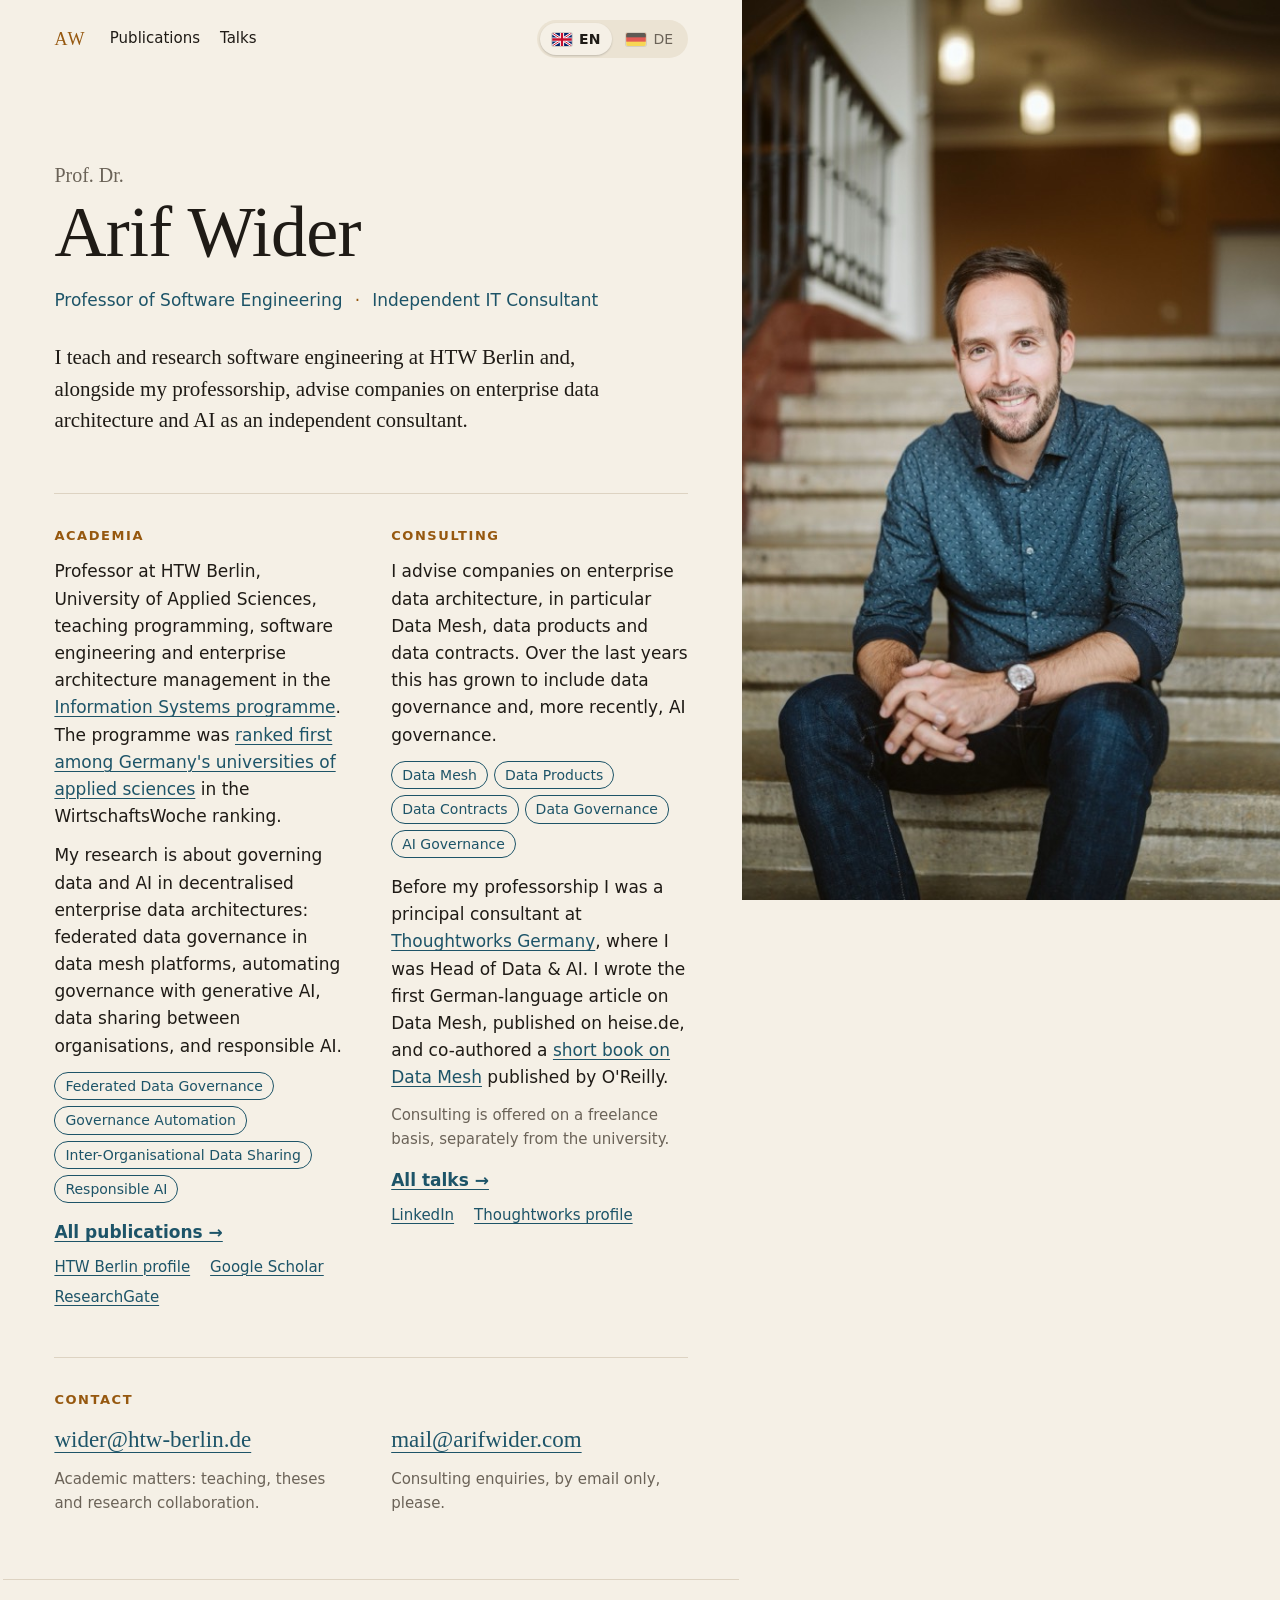
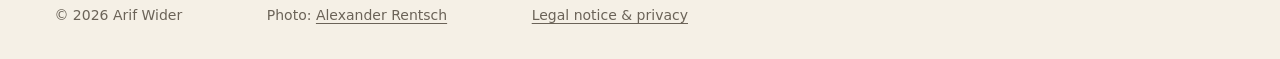
==== index.html @ ecc20003 "Add bilingual business card site Static site for GitHub Pages: main page with academic and consultin" ====
<!doctype html>
<html lang="en"
      data-title-en="Arif Wider · Professor of Software Engineering &amp; IT Consultant"
      data-title-de="Arif Wider · Professor für Software Engineering &amp; IT-Berater">
<head>
  <meta charset="utf-8">
  <meta name="viewport" content="width=device-width, initial-scale=1">
  <title>Arif Wider · Professor of Software Engineering &amp; IT Consultant</title>
  <meta name="description" content="Prof. Dr. Arif Wider is a professor of software engineering at HTW Berlin and an independent consultant for enterprise data architecture and AI: Data Mesh, data products, data contracts, data governance and AI governance.">
  <meta name="color-scheme" content="light dark">
  <link rel="canonical" href="https://arifwider.com/">
  <meta property="og:type" content="profile">
  <meta property="og:url" content="https://arifwider.com/">
  <meta property="og:title" content="Arif Wider · Professor of Software Engineering &amp; IT Consultant">
  <meta property="og:description" content="Professor of software engineering at HTW Berlin and independent consultant for enterprise data architecture and AI: Data Mesh, data products, data contracts, data and AI governance.">
  <meta property="og:image" content="https://arifwider.com/assets/portrait-1200.jpg">
  <script type="application/ld+json">
  {
    "@context": "https://schema.org",
    "@type": "Person",
    "name": "Arif Wider",
    "honorificPrefix": "Prof. Dr.",
    "url": "https://arifwider.com/",
    "image": "https://arifwider.com/assets/portrait-1200.jpg",
    "jobTitle": "Professor of Software Engineering",
    "affiliation": {
      "@type": "CollegeOrUniversity",
      "name": "HTW Berlin, University of Applied Sciences",
      "url": "https://www.htw-berlin.de/"
    },
    "knowsAbout": [
      "Software Engineering",
      "Data Mesh",
      "Data Products",
      "Data Contracts",
      "Enterprise Data Architecture",
      "Data Governance",
      "AI Governance",
      "Responsible AI"
    ],
    "sameAs": [
      "https://www.htw-berlin.de/hochschule/personen/person/?eid=12850",
      "https://www.linkedin.com/in/arifwider/",
      "https://scholar.google.com/citations?user=3Jl5pxMAAAAJ",
      "https://www.researchgate.net/profile/Arif-Wider",
      "https://www.thoughtworks.com/de-de/profiles/service-line-leads/arif-wider"
    ]
  }
  </script>
  <link rel="stylesheet" href="styles.css">
  <script src="lang.js"></script>
</head>
<body class="home">
  <span id="en" class="lang-anchor"></span><span id="de" class="lang-anchor"></span>
  <header class="topbar">
    <a class="monogram" data-l="en" href="index.html" aria-label="Arif Wider">AW</a><a class="monogram" data-l="de" href="index.html#de" aria-label="Arif Wider">AW</a>
    <nav class="nav">
      <a data-l="en" href="publications.html">Publications</a><a data-l="de" href="publications.html#de">Publikationen</a>
      <a data-l="en" href="talks.html">Talks</a><a data-l="de" href="talks.html#de">Vorträge</a>
    </nav>
    <div class="lang-switch" role="group" aria-label="Language / Sprache">
      <a href="#en" data-set-lang="en" title="English">
        <svg class="flag" viewBox="0 0 60 40" aria-hidden="true">
          <rect width="60" height="40" fill="#012169"/>
          <path d="M0 0L60 40M60 0L0 40" stroke="#fff" stroke-width="8"/>
          <path d="M0 0L60 40M60 0L0 40" stroke="#c8102e" stroke-width="3"/>
          <path d="M30 0v40M0 20h60" stroke="#fff" stroke-width="13"/>
          <path d="M30 0v40M0 20h60" stroke="#c8102e" stroke-width="7"/>
        </svg>
        EN
      </a>
      <a href="#de" data-set-lang="de" title="Deutsch">
        <svg class="flag" viewBox="0 0 60 40" aria-hidden="true">
          <rect width="60" height="40" fill="#ffce00"/>
          <rect width="60" height="26.67" fill="#dd0000"/>
          <rect width="60" height="13.33" fill="#000"/>
        </svg>
        DE
      </a>
    </div>
  </header>

  <figure class="portrait">
    <img src="assets/portrait-1200.jpg"
         srcset="assets/portrait-640.jpg 640w, assets/portrait-1200.jpg 1199w"
         sizes="(min-width: 48rem) min(42vw, 36rem), 100vw"
         width="1199" height="1800"
         alt="Arif Wider">
  </figure>

  <main>
    <section class="intro">
      <p class="prefix">Prof. Dr.</p>
      <h1>Arif Wider</h1>
      <p class="roles">
        <span data-l="en">Professor of Software Engineering <span class="sep">·</span> Independent IT Consultant</span>
        <span data-l="de">Professor für Software Engineering <span class="sep">·</span> Freiberuflicher IT-Berater</span>
      </p>
      <p class="lede" data-l="en">
        I teach and research software engineering at HTW Berlin and, alongside my
        professorship, advise companies on enterprise data architecture and AI as an independent consultant.
      </p>
      <p class="lede" data-l="de">
        Ich lehre und forsche als Professor für Software Engineering an der HTW Berlin
        und berate daneben als unabhängiger IT-Berater Unternehmen zu Datenarchitekturen und KI.
      </p>
    </section>

    <section class="sides">
      <article>
        <h2>
          <span data-l="en">Academia</span>
          <span data-l="de">Hochschule</span>
        </h2>
        <p data-l="en">
          Professor at HTW Berlin, University of Applied Sciences, teaching programming,
          software engineering and enterprise architecture management in the
          <a href="https://wirtschaftsinformatik.htw-berlin.de/">Information Systems programme</a>.
          The programme was
          <a href="https://www.htw-berlin.de/einrichtungen/zentrale-referate/kommunikation/pressemitteilungen/wirtschaftswoche-ranking-2024-htw-berlin-ist-deutschlandweit-spitze">ranked
          first among Germany's universities of applied sciences</a> in the WirtschaftsWoche ranking.
        </p>
        <p data-l="en">
          My research is about governing data and AI in decentralised enterprise data
          architectures: federated data governance in data mesh platforms, automating governance
          with generative AI, data sharing between organisations, and responsible AI.
        </p>
        <p data-l="de">
          Professor an der Hochschule für Technik und Wirtschaft (HTW) Berlin. Ich lehre Programmierung,
          Softwaretechnik und Enterprise Architecture Management im Studiengang
          <a href="https://wirtschaftsinformatik.htw-berlin.de/">Wirtschaftsinformatik</a>.
          Der Studiengang belegt im WirtschaftsWoche-Ranking
          <a href="https://www.htw-berlin.de/einrichtungen/zentrale-referate/kommunikation/pressemitteilungen/wirtschaftswoche-ranking-2024-htw-berlin-ist-deutschlandweit-spitze">Platz 1
          unter den deutschen Fachhochschulen</a>.
        </p>
        <p data-l="de">
          In der Forschung beschäftige ich mich mit der Governance von Daten und KI in dezentralen
          Enterprise-Datenarchitekturen: föderierte Data Governance in Data-Mesh-Plattformen,
          Automatisierung von Governance mit generativer KI, organisationsübergreifender
          Datenaustausch und verantwortungsvolle KI.
        </p>
        <ul class="topics">
          <li>Federated Data Governance</li>
          <li><span data-l="en">Governance Automation</span><span data-l="de">Governance-Automatisierung</span></li>
          <li>Inter-Organisational Data Sharing</li>
          <li>Responsible AI</li>
        </ul>
        <p class="more">
          <a data-l="en" href="publications.html">All publications →</a><a data-l="de" href="publications.html#de">Alle Publikationen →</a>
        </p>
        <ul class="links">
          <li>
            <a href="https://www.htw-berlin.de/hochschule/personen/person/?eid=12850">
              <span data-l="en">HTW Berlin profile</span>
              <span data-l="de">Profil an der HTW Berlin</span>
            </a>
          </li>
          <li><a href="https://scholar.google.com/citations?user=3Jl5pxMAAAAJ&amp;hl=en">Google Scholar</a></li>
          <li><a href="https://www.researchgate.net/profile/Arif-Wider">ResearchGate</a></li>
        </ul>
      </article>

      <article>
        <h2>
          <span data-l="en">Consulting</span>
          <span data-l="de">Beratung</span>
        </h2>
        <p data-l="en">
          I advise companies on enterprise data architecture, in particular Data Mesh,
          data products and data contracts. Over the last years this has grown to include
          data governance and, more recently, AI governance.
        </p>
        <p data-l="de">
          Ich berate Unternehmen zu Enterprise-Datenarchitekturen, insbesondere zu Data Mesh,
          Datenprodukten und Data Contracts. In den letzten Jahren sind Data Governance und
          zuletzt AI Governance hinzugekommen.
        </p>
        <ul class="topics">
          <li>Data Mesh</li>
          <li><span data-l="en">Data Products</span><span data-l="de">Datenprodukte</span></li>
          <li>Data Contracts</li>
          <li>Data Governance</li>
          <li>AI Governance</li>
        </ul>
        <p data-l="en">
          Before my professorship I was a principal consultant at <a href="https://www.thoughtworks.com/de-de">Thoughtworks Germany</a>, where I
          was Head of Data &amp; AI. I wrote the first German-language article on Data Mesh,
          published on heise.de, and co-authored a <a href="https://www.oreilly.com/library/view/data-mesh-in/9781098108502/">short book on Data Mesh</a> published by O'Reilly.
        </p>
        <p data-l="de">
          Vor meiner Professur war ich Principal Consultant bei <a href="https://www.thoughtworks.com/de-de">Thoughtworks Deutschland</a> und dort
          Head of Data &amp; AI. Ich habe den ersten deutschsprachigen Artikel zu Data Mesh auf
          heise.de geschrieben und bin Mitautor eines bei O'Reilly erschienenen <a href="https://www.oreilly.com/library/view/data-mesh-in/9781098108502/">Buchs zu Data Mesh</a>.
        </p>
        <p class="note" data-l="en">
          Consulting is offered on a freelance basis, separately from the university.
        </p>
        <p class="note" data-l="de">
          Die Beratung erfolgt freiberuflich und unabhängig von der Hochschule.
        </p>
        <p class="more">
          <a data-l="en" href="talks.html">All talks →</a><a data-l="de" href="talks.html#de">Alle Vorträge →</a>
        </p>
        <ul class="links">
          <li><a href="https://www.linkedin.com/in/arifwider/">LinkedIn</a></li>
          <li>
            <a href="https://www.thoughtworks.com/de-de/profiles/service-line-leads/arif-wider">
              <span data-l="en">Thoughtworks profile</span>
              <span data-l="de">Profil bei Thoughtworks</span>
            </a>
          </li>
        </ul>
      </article>
    </section>

    <section class="contact">
      <h2>
        <span data-l="en">Contact</span>
        <span data-l="de">Kontakt</span>
      </h2>
      <div class="contacts">
        <div>
          <p>
            <a class="email" href="mailto:wider@htw-berlin.de">wider@htw-berlin.de</a>
          </p>
          <p class="note" data-l="en">
            Academic matters: teaching, theses and research collaboration.
          </p>
          <p class="note" data-l="de">
            Akademische Anliegen: Lehre, Abschlussarbeiten und Forschungskooperationen.
          </p>
        </div>
        <div>
          <p>
            <a class="email" href="mailto:mail@arifwider.com">mail@arifwider.com</a>
          </p>
          <p class="note" data-l="en">Consulting enquiries, by email only, please.</p>
          <p class="note" data-l="de">Beratungsanfragen, bitte ausschließlich per E-Mail.</p>
        </div>
      </div>
    </section>
  </main>

  <footer>
    <span>© <span id="year">2026</span> Arif Wider</span>
    <span>
      <span data-l="en">Photo:</span><span data-l="de">Foto:</span>
      <a href="https://www.alexanderrentsch.com/">Alexander Rentsch</a>
    </span>
    <a data-l="en" href="impressum.html">Legal notice &amp; privacy</a><a data-l="de" href="impressum.html#de">Impressum &amp; Datenschutz</a>
  </footer>
</body>
</html>
---- styles.css ----
/* No external fonts or assets: nothing is loaded from third parties. */

/* Colours are taken from the portrait: warm ochre walls, teal-blue shirt, pale stone steps. */
:root {
  --bg: #f5f0e6;
  --text: #1f1b16;
  --muted: #6b6358;
  --line: #ddd3c2;
  --accent: #1d5468;
  --warm: #96580f;
  --pill: #ebe3d3;
  --todo-bg: #ffe19a;
  --todo-text: #4a3a00;

  --serif: "Iowan Old Style", "Palatino Linotype", Palatino, Georgia, serif;
  --sans: system-ui, -apple-system, "Segoe UI", Roboto, "Helvetica Neue", Arial, sans-serif;
}

@media (prefers-color-scheme: dark) {
  :root {
    --bg: #16130f;
    --text: #efe9dd;
    --muted: #a69d8f;
    --line: #332d25;
    --accent: #86bfd0;
    --warm: #dba554;
    --pill: #26211a;
    --todo-bg: #5a4a10;
    --todo-text: #ffe9a8;
  }
}

*,
*::before,
*::after {
  box-sizing: border-box;
}

html {
  -webkit-text-size-adjust: 100%;
}

/* Language switch: show only the blocks matching <html lang>. */
html[lang="en"] [data-l="de"],
html[lang="de"] [data-l="en"] {
  display: none;
}

/* No-JavaScript fallback. lang.js adds the class "js" to <html>; without it the
   switch links (#en / #de) select the language through :target instead, and the
   German variants of the internal links (page.html#de) carry it to the next page. */
.lang-anchor {
  position: fixed;
  top: 0;
  left: 0;
}

html:not(.js):has(#de:target) [data-l="en"] {
  display: none;
}

html:not(.js):has(#de:target) [data-l="de"] {
  display: revert;
}

body {
  margin: 0;
  min-height: 100vh;
  display: flex;
  flex-direction: column;
  background: var(--bg);
  color: var(--text);
  font-family: var(--sans);
  font-size: 1.0625rem;
  line-height: 1.6;
}

.topbar,
main,
footer {
  width: 100%;
  max-width: 46rem;
  margin: 0 auto;
  padding-left: 1.5rem;
  padding-right: 1.5rem;
}

/* ---------- Top bar ---------- */

.topbar {
  display: flex;
  justify-content: space-between;
  align-items: center;
  gap: 1rem;
  padding-top: 1.25rem;
  padding-bottom: 1.25rem;
}

.monogram {
  font-family: var(--serif);
  font-size: 1.125rem;
  letter-spacing: 0.08em;
  color: var(--warm);
  text-decoration: none;
}

.nav {
  display: flex;
  gap: 1.25rem;
  margin-right: auto;
  margin-left: 0.5rem;
  font-size: 0.9375rem;
}

.nav a {
  color: var(--text);
  text-decoration: none;
  padding: 0.25rem 0;
  border-bottom: 2px solid transparent;
}

.nav a:hover,
.nav a[aria-current="page"] {
  border-bottom-color: var(--warm);
}

.lang-switch {
  display: flex;
  gap: 0.125rem;
  padding: 0.1875rem;
  background: var(--pill);
  border-radius: 999px;
}

.lang-switch a {
  display: inline-flex;
  align-items: center;
  gap: 0.4375rem;
  font-size: 0.875rem;
  color: var(--muted);
  text-decoration: none;
  border-radius: 999px;
  padding: 0.3125rem 0.75rem;
}

.lang-switch a:hover {
  color: var(--text);
}

/* Active language: follows <html lang>, or the #de target when JavaScript is off. */
html[lang="en"] [data-set-lang="en"],
html[lang="de"] [data-set-lang="de"],
html:not(.js):has(#de:target) [data-set-lang="de"] {
  background: var(--bg);
  color: var(--text);
  font-weight: 600;
  box-shadow: 0 1px 2px rgb(0 0 0 / 0.18);
}

html:not(.js):has(#de:target) [data-set-lang="en"] {
  background: none;
  color: var(--muted);
  font-weight: 400;
  box-shadow: none;
}

.flag {
  width: 1.25rem;
  height: 0.8125rem;
  border-radius: 2px;
  flex: none;
  box-shadow: 0 0 0 1px rgb(0 0 0 / 0.15);
}

html[lang="en"] [data-set-lang="de"] .flag,
html[lang="de"] [data-set-lang="en"] .flag,
html:not(.js):has(#de:target) [data-set-lang="en"] .flag {
  opacity: 0.6;
}

html:not(.js):has(#de:target) [data-set-lang="de"] .flag {
  opacity: 1;
}

/* ---------- Portrait ---------- */

.portrait {
  margin: 0 auto;
  width: 100%;
  max-width: 46rem;
  padding: 0 1.5rem;
}

.portrait img {
  display: block;
  width: 100%;
  height: auto;
  aspect-ratio: 1 / 1;
  object-fit: cover;
  object-position: 50% 28%;
  border-radius: 6px;
  background: var(--line);
}

@media (min-width: 30rem) {
  .portrait img {
    aspect-ratio: 4 / 3;
    object-position: 50% 42%;
  }
}

/* ---------- Content ---------- */

main {
  flex: 1;
  padding-top: 2.5rem;
  padding-bottom: 4rem;
}

.prefix {
  margin: 0 0 0.25rem;
  font-family: var(--serif);
  font-size: 1.25rem;
  color: var(--muted);
}

h1 {
  margin: 0;
  font-family: var(--serif);
  font-weight: 500;
  font-size: clamp(2.75rem, 9vw, 4.5rem);
  line-height: 1.05;
  letter-spacing: -0.01em;
}

.roles {
  margin: 1rem 0 0;
  color: var(--accent);
  font-size: 1.0625rem;
  font-weight: 500;
}

.sep {
  margin: 0 0.4em;
  color: var(--warm);
}

.lede {
  margin: 1.75rem 0 0;
  max-width: 36rem;
  font-family: var(--serif);
  font-size: 1.3125rem;
  line-height: 1.5;
}

.sides {
  display: grid;
  grid-template-columns: repeat(auto-fit, minmax(16rem, 1fr));
  gap: 2.5rem;
  margin-top: 3.5rem;
  padding-top: 2rem;
  border-top: 1px solid var(--line);
}

h2 {
  margin: 0 0 0.75rem;
  font-size: 0.8125rem;
  font-weight: 600;
  letter-spacing: 0.12em;
  text-transform: uppercase;
  color: var(--warm);
}

.sides p {
  margin: 0 0 0.75rem;
}

.topics {
  display: flex;
  flex-wrap: wrap;
  gap: 0.375rem;
  margin: 0 0 1rem;
  padding: 0;
  list-style: none;
  font-size: 0.875rem;
}

.topics li {
  padding: 0.125rem 0.625rem;
  border: 1px solid var(--accent);
  border-radius: 0.875rem;
  color: var(--accent);
}

.note {
  color: var(--muted);
  font-size: 0.9375rem;
}

.contact {
  margin-top: 3rem;
  padding-top: 2rem;
  border-top: 1px solid var(--line);
}

.contact p {
  margin: 0;
}

.contact .note {
  margin-top: 0.5rem;
}

.email {
  font-family: var(--serif);
  font-size: 1.4375rem;
  overflow-wrap: anywhere;
}

/* Same two columns as the sections above: academic left, consulting right. */
.contacts {
  display: grid;
  grid-template-columns: repeat(auto-fit, minmax(16rem, 1fr));
  gap: 1.75rem 2.5rem;
}

.links {
  display: flex;
  flex-wrap: wrap;
  gap: 0.375rem 1.25rem;
  margin: 1rem 0 0;
  padding: 0;
  list-style: none;
  font-size: 0.9375rem;
}

a {
  color: var(--accent);
  text-decoration-thickness: 1px;
  text-underline-offset: 0.2em;
}

a:hover {
  text-decoration-thickness: 2px;
}

:focus-visible {
  outline: 2px solid var(--accent);
  outline-offset: 3px;
  border-radius: 2px;
}

.lang-switch a:focus-visible {
  border-radius: 999px;
}

footer {
  display: flex;
  flex-wrap: wrap;
  justify-content: space-between;
  gap: 0.5rem 1.5rem;
  padding-top: 1.5rem;
  padding-bottom: 2rem;
  border-top: 1px solid var(--line);
  color: var(--muted);
  font-size: 0.875rem;
}

footer a {
  color: inherit;
}

/* Placeholders that still need real content. Remove once none are left. */
.todo {
  background: var(--todo-bg);
  color: var(--todo-text);
  padding: 0.05em 0.3em;
  border-radius: 3px;
}

.more {
  font-weight: 600;
}

.sides .more {
  margin: 1rem 0 0;
}

.sides .more + .links {
  margin-top: 0.5rem;
}

/* ---------- Publications and talks ---------- */

.sub {
  padding-top: 2rem;
}

.sub h1 {
  font-size: clamp(2rem, 6vw, 2.75rem);
}

.sub-intro {
  max-width: 38rem;
  margin: 1rem 0 0;
  color: var(--muted);
}

.sub h2 {
  margin: 3rem 0 0.25rem;
}

.entries {
  margin: 0;
  padding: 0;
  list-style: none;
}

.entries li {
  padding: 0.875rem 0;
  border-bottom: 1px solid var(--line);
}

.e-title {
  margin: 0;
  font-family: var(--serif);
  font-size: 1.1875rem;
  line-height: 1.35;
}

.e-meta {
  margin: 0.25rem 0 0;
  color: var(--muted);
  font-size: 0.9375rem;
}

.tag {
  display: inline-block;
  margin-left: 0.375rem;
  padding: 0 0.5rem;
  border: 1px solid var(--line);
  border-radius: 999px;
  font-size: 0.8125rem;
  white-space: nowrap;
}

/* ---------- Legal page ---------- */

.legal {
  padding-top: 2rem;
}

.legal h1 {
  font-size: clamp(2rem, 6vw, 2.75rem);
}

.legal h1 + h2 {
  margin-top: 2rem;
}

.legal h2 {
  margin-top: 2.5rem;
}

.legal section + section {
  margin-top: 4rem;
}

.legal p,
.legal address {
  max-width: 38rem;
  margin: 0 0 1rem;
  font-style: normal;
}

/* ---------- Phones: navigation moves to its own row ---------- */

@media (max-width: 26rem) {
  .topbar {
    flex-wrap: wrap;
    row-gap: 0.5rem;
  }

  .nav {
    order: 3;
    width: 100%;
    margin-left: 0;
  }
}

/* ---------- Stack the two roles wherever one line would not fit ---------- */

@media (max-width: 70rem) {
  .sep {
    display: block;
    height: 0;
    overflow: hidden;
  }
}

/* ---------- Wide screens: photo as a full-height panel beside the text ---------- */

@media (min-width: 48rem) {
  body.home {
    display: grid;
    grid-template-columns: minmax(0, 1fr) min(42vw, 36rem);
    grid-template-rows: auto 1fr auto;
  }

  .home .topbar,
  .home main,
  .home footer {
    grid-column: 1;
    padding-left: clamp(1.5rem, 4vw, 3.5rem);
    padding-right: clamp(1.5rem, 4vw, 3.5rem);
  }

  .home main {
    padding-top: clamp(2rem, 9vh, 6rem);
  }

  .home .portrait {
    grid-column: 2;
    grid-row: 1 / span 3;
    max-width: none;
    padding: 0;
  }

  .home .portrait img {
    position: sticky;
    top: 0;
    height: 100vh;
    aspect-ratio: auto;
    object-position: 50% 40%;
    border-radius: 0;
  }
}

/* Entry titles that link to their source keep the title look. */
.e-title a {
  color: inherit;
  text-decoration-color: var(--accent);
}

.e-title a:hover {
  color: var(--accent);
}
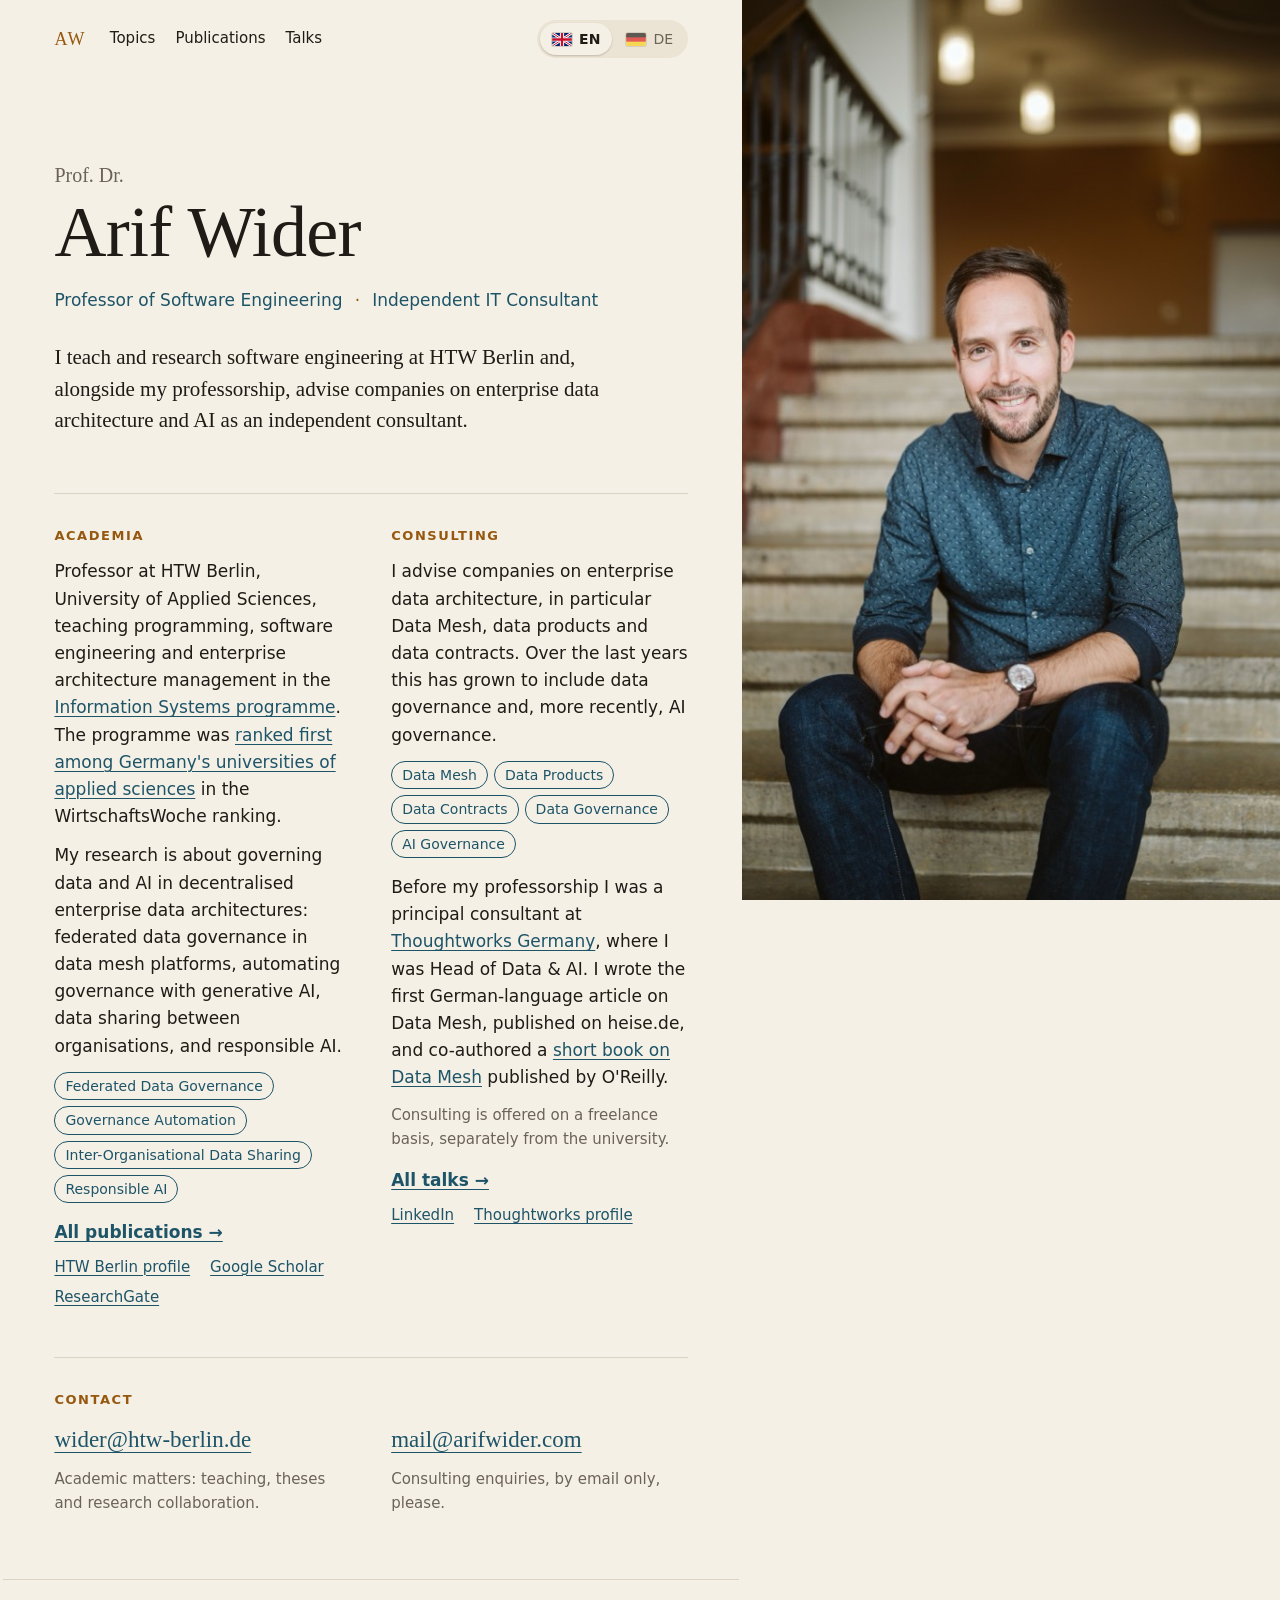
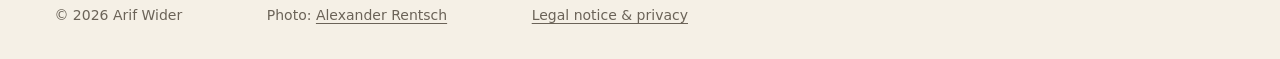
==== commit ee841c30: "Add topics page and link topic tags to it Co-Authored-By: Claude Fable 5.2 <noreply@anthropic.com>" ====
--- a/index.html
+++ b/index.html
@@ -55,6 +55,7 @@
   <header class="topbar">
     <a class="monogram" data-l="en" href="index.html" aria-label="Arif Wider">AW</a><a class="monogram" data-l="de" href="index.html#de" aria-label="Arif Wider">AW</a>
     <nav class="nav">
+      <a data-l="en" href="topics.html">Topics</a><a data-l="de" href="topics.html#de">Themen</a>
       <a data-l="en" href="publications.html">Publications</a><a data-l="de" href="publications.html#de">Publikationen</a>
       <a data-l="en" href="talks.html">Talks</a><a data-l="de" href="talks.html#de">Vorträge</a>
     </nav>
@@ -140,10 +141,10 @@
           Datenaustausch und verantwortungsvolle KI.
         </p>
         <ul class="topics">
-          <li>Federated Data Governance</li>
-          <li><span data-l="en">Governance Automation</span><span data-l="de">Governance-Automatisierung</span></li>
-          <li>Inter-Organisational Data Sharing</li>
-          <li>Responsible AI</li>
+          <li><a data-l="en" href="topics.html#federated-data-governance">Federated Data Governance</a><a data-l="de" href="topics.html#de-federated-data-governance">Federated Data Governance</a></li>
+          <li><a data-l="en" href="topics.html#governance-automation">Governance Automation</a><a data-l="de" href="topics.html#de-governance-automation">Governance-Automatisierung</a></li>
+          <li><a data-l="en" href="topics.html#inter-organisational-data-sharing">Inter-Organisational Data Sharing</a><a data-l="de" href="topics.html#de-inter-organisational-data-sharing">Inter-Organisational Data Sharing</a></li>
+          <li><a data-l="en" href="topics.html#responsible-ai">Responsible AI</a><a data-l="de" href="topics.html#de-responsible-ai">Responsible AI</a></li>
         </ul>
         <p class="more">
           <a data-l="en" href="publications.html">All publications →</a><a data-l="de" href="publications.html#de">Alle Publikationen →</a>
@@ -176,11 +177,11 @@
           zuletzt AI Governance hinzugekommen.
         </p>
         <ul class="topics">
-          <li>Data Mesh</li>
-          <li><span data-l="en">Data Products</span><span data-l="de">Datenprodukte</span></li>
-          <li>Data Contracts</li>
-          <li>Data Governance</li>
-          <li>AI Governance</li>
+          <li><a data-l="en" href="topics.html#data-mesh">Data Mesh</a><a data-l="de" href="topics.html#de-data-mesh">Data Mesh</a></li>
+          <li><a data-l="en" href="topics.html#data-products">Data Products</a><a data-l="de" href="topics.html#de-data-products">Datenprodukte</a></li>
+          <li><a data-l="en" href="topics.html#data-contracts">Data Contracts</a><a data-l="de" href="topics.html#de-data-contracts">Data Contracts</a></li>
+          <li><a data-l="en" href="topics.html#data-governance">Data Governance</a><a data-l="de" href="topics.html#de-data-governance">Data Governance</a></li>
+          <li><a data-l="en" href="topics.html#ai-governance">AI Governance</a><a data-l="de" href="topics.html#de-ai-governance">AI Governance</a></li>
         </ul>
         <p data-l="en">
           Before my professorship I was a principal consultant at <a href="https://www.thoughtworks.com/de-de">Thoughtworks Germany</a>, where I
--- a/styles.css
+++ b/styles.css
@@ -55,11 +55,11 @@
   left: 0;
 }
 
-html:not(.js):has(#de:target) [data-l="en"] {
+html:not(.js):has(:is(#de, .de-target):target) [data-l="en"] {
   display: none;
 }
 
-html:not(.js):has(#de:target) [data-l="de"] {
+html:not(.js):has(:is(#de, .de-target):target) [data-l="de"] {
   display: revert;
 }
 
@@ -150,14 +150,14 @@
 /* Active language: follows <html lang>, or the #de target when JavaScript is off. */
 html[lang="en"] [data-set-lang="en"],
 html[lang="de"] [data-set-lang="de"],
-html:not(.js):has(#de:target) [data-set-lang="de"] {
+html:not(.js):has(:is(#de, .de-target):target) [data-set-lang="de"] {
   background: var(--bg);
   color: var(--text);
   font-weight: 600;
   box-shadow: 0 1px 2px rgb(0 0 0 / 0.18);
 }
 
-html:not(.js):has(#de:target) [data-set-lang="en"] {
+html:not(.js):has(:is(#de, .de-target):target) [data-set-lang="en"] {
   background: none;
   color: var(--muted);
   font-weight: 400;
@@ -174,11 +174,11 @@
 
 html[lang="en"] [data-set-lang="de"] .flag,
 html[lang="de"] [data-set-lang="en"] .flag,
-html:not(.js):has(#de:target) [data-set-lang="en"] .flag {
+html:not(.js):has(:is(#de, .de-target):target) [data-set-lang="en"] .flag {
   opacity: 0.6;
 }
 
-html:not(.js):has(#de:target) [data-set-lang="de"] .flag {
+html:not(.js):has(:is(#de, .de-target):target) [data-set-lang="de"] .flag {
   opacity: 1;
 }
 
@@ -292,6 +292,20 @@
   color: var(--accent);
 }
 
+/* Tags that link to their entry on the topics page fill the whole pill. */
+.topics a {
+  margin: -0.125rem -0.625rem;
+  padding: 0.125rem 0.625rem;
+  border-radius: inherit;
+  color: inherit;
+  text-decoration: none;
+}
+
+.topics a:hover {
+  background: var(--accent);
+  color: var(--bg);
+}
+
 .note {
   color: var(--muted);
   font-size: 0.9375rem;
@@ -545,3 +559,83 @@
 .e-title a:hover {
   color: var(--accent);
 }
+
+/* ---------- Topics ---------- */
+
+.topic-index {
+  margin: 1.5rem 0 0;
+}
+
+.topic {
+  margin-top: 2.5rem;
+  padding-top: 1.5rem;
+  border-top: 1px solid var(--line);
+  scroll-margin-top: 1rem;
+}
+
+/* German links target this marker (#de-...), so the language survives without JavaScript. */
+.de-target {
+  display: block;
+  scroll-margin-top: 2.5rem;
+}
+
+.sub .topic h2 {
+  margin: 0 0 0.5rem;
+  font-family: var(--serif);
+  font-size: 1.625rem;
+  font-weight: 500;
+  letter-spacing: 0;
+  text-transform: none;
+  color: var(--text);
+}
+
+.topic:target h2,
+.topic:has(.de-target:target) h2 {
+  color: var(--warm);
+}
+
+.topic p {
+  max-width: 38rem;
+  margin: 0;
+}
+
+.related-cols {
+  display: grid;
+  grid-template-columns: repeat(auto-fit, minmax(16rem, 1fr));
+  gap: 0 2.5rem;
+}
+
+.topic h3 {
+  margin: 1.25rem 0 0.25rem;
+  font-size: 0.8125rem;
+  font-weight: 600;
+  letter-spacing: 0.12em;
+  text-transform: uppercase;
+  color: var(--warm);
+}
+
+.related {
+  margin: 0;
+  padding: 0;
+  list-style: none;
+  font-size: 0.9375rem;
+}
+
+.related li {
+  padding: 0.3125rem 0;
+}
+
+.related a {
+  color: inherit;
+  text-decoration-color: var(--accent);
+}
+
+.related a:hover {
+  color: var(--accent);
+}
+
+.r-meta {
+  display: block;
+  color: var(--muted);
+  font-size: 0.875rem;
+}
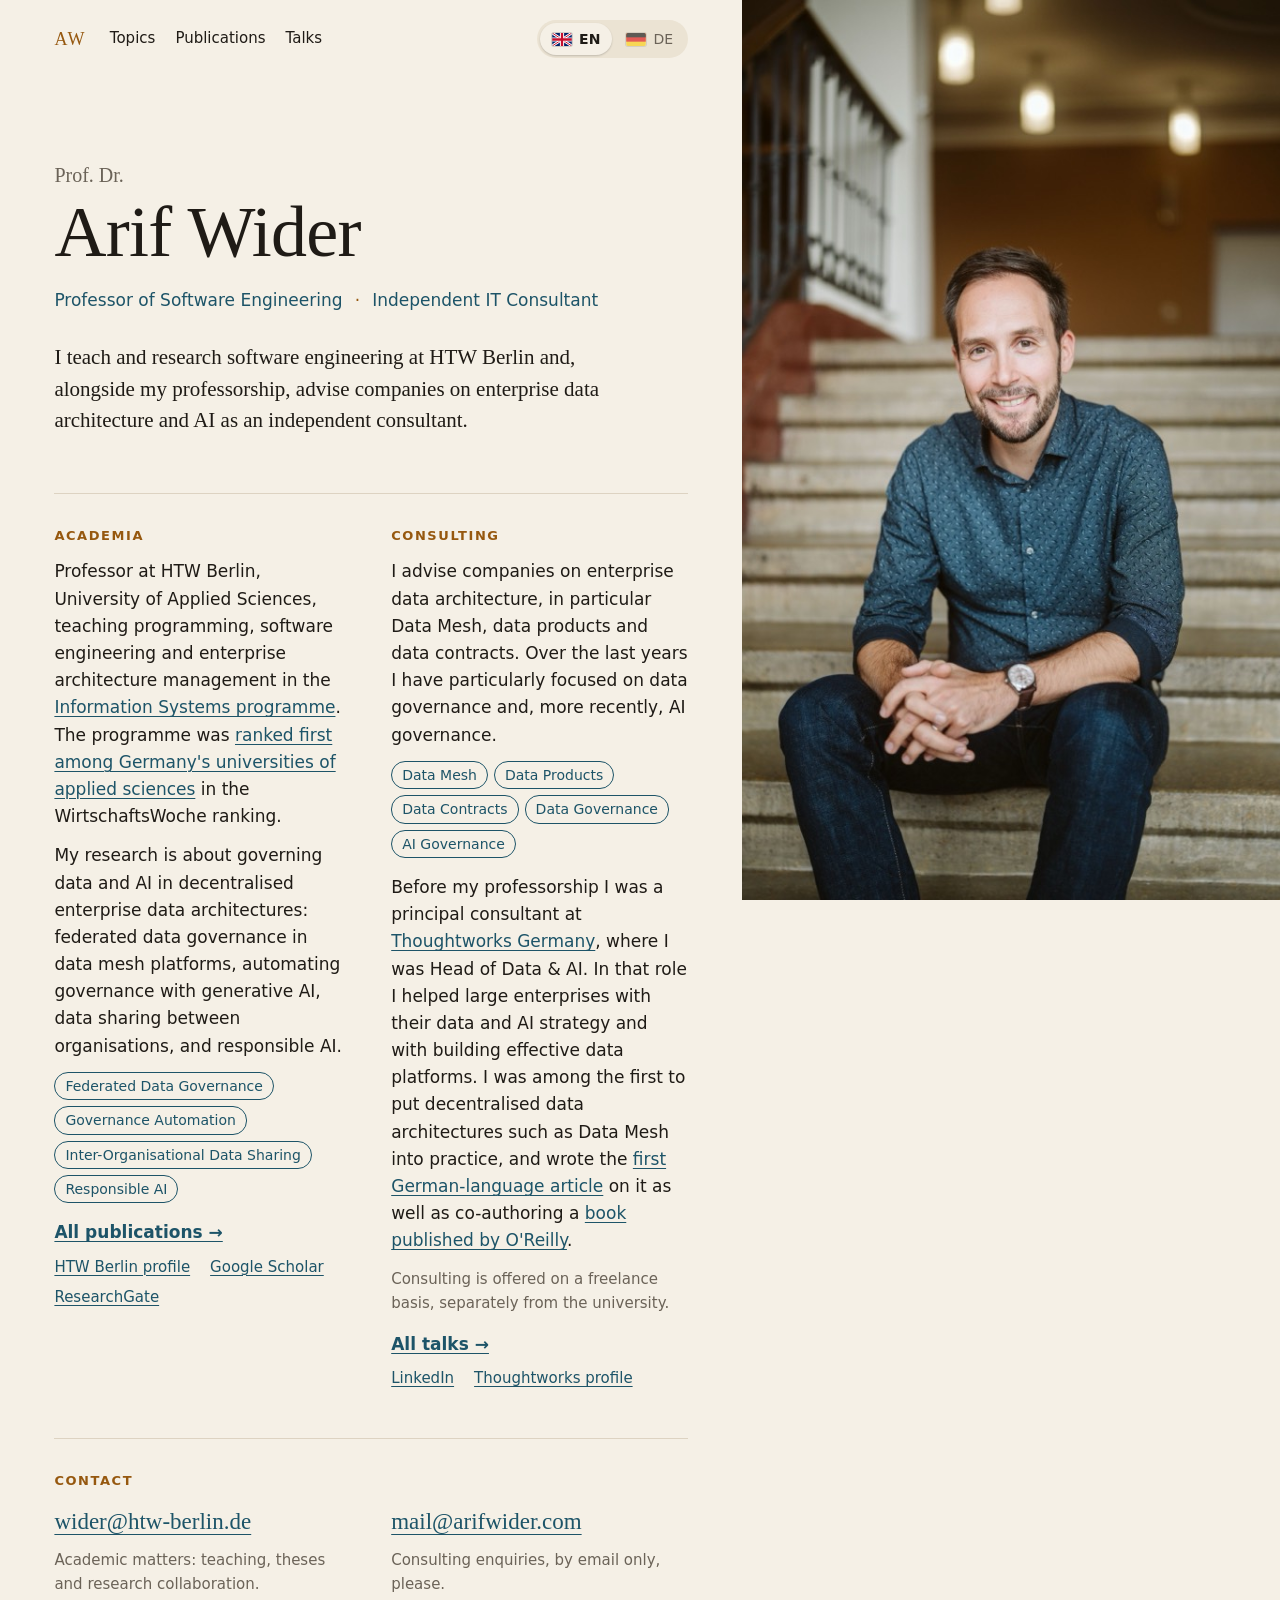
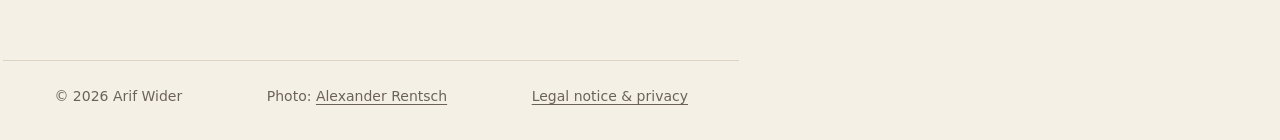
==== commit 7fe2d5f3: "Add links to older talks and interview, rework consulting text Co-Authored-By: Claude Opus 5.5 <nore" ====
--- a/index.html
+++ b/index.html
@@ -168,13 +168,13 @@
         </h2>
         <p data-l="en">
           I advise companies on enterprise data architecture, in particular Data Mesh,
-          data products and data contracts. Over the last years this has grown to include
+          data products and data contracts. Over the last years I have particularly focused on
           data governance and, more recently, AI governance.
         </p>
         <p data-l="de">
           Ich berate Unternehmen zu Enterprise-Datenarchitekturen, insbesondere zu Data Mesh,
-          Datenprodukten und Data Contracts. In den letzten Jahren sind Data Governance und
-          zuletzt AI Governance hinzugekommen.
+          Datenprodukten und Data Contracts. In den letzten Jahren beschäftige ich mich besonders
+          mit Data Governance und zuletzt mit AI Governance.
         </p>
         <ul class="topics">
           <li><a data-l="en" href="topics.html#data-mesh">Data Mesh</a><a data-l="de" href="topics.html#de-data-mesh">Data Mesh</a></li>
@@ -185,13 +185,19 @@
         </ul>
         <p data-l="en">
           Before my professorship I was a principal consultant at <a href="https://www.thoughtworks.com/de-de">Thoughtworks Germany</a>, where I
-          was Head of Data &amp; AI. I wrote the first German-language article on Data Mesh,
-          published on heise.de, and co-authored a <a href="https://www.oreilly.com/library/view/data-mesh-in/9781098108502/">short book on Data Mesh</a> published by O'Reilly.
+          was Head of Data &amp; AI. In that role I helped large enterprises with their data and AI strategy
+          and with building effective data platforms. I was among the first to put decentralised data
+          architectures such as Data Mesh into practice, and wrote the
+          <a href="https://www.heise.de/hintergrund/Data-Mesh-Daten-verantwortungsvoll-dezentralisieren-6064467.html">first German-language article</a> on it as well as co-authoring a
+          <a href="https://www.oreilly.com/library/view/data-mesh-in/9781098108502/">book published by O'Reilly</a>.
         </p>
         <p data-l="de">
           Vor meiner Professur war ich Principal Consultant bei <a href="https://www.thoughtworks.com/de-de">Thoughtworks Deutschland</a> und dort
-          Head of Data &amp; AI. Ich habe den ersten deutschsprachigen Artikel zu Data Mesh auf
-          heise.de geschrieben und bin Mitautor eines bei O'Reilly erschienenen <a href="https://www.oreilly.com/library/view/data-mesh-in/9781098108502/">Buchs zu Data Mesh</a>.
+          Head of Data &amp; AI. In dieser Rolle habe ich große Unternehmen bei ihrer Daten- und KI-Strategie und
+          beim Aufbau wirksamer Datenplattformen unterstützt. Ich gehörte zu den Ersten, die dezentrale
+          Datenarchitekturen wie Data Mesh in der Praxis umgesetzt haben, und habe dazu den
+          <a href="https://www.heise.de/hintergrund/Data-Mesh-Daten-verantwortungsvoll-dezentralisieren-6064467.html">ersten deutschsprachigen Artikel</a> geschrieben sowie ein
+          <a href="https://www.oreilly.com/library/view/data-mesh-in/9781098108502/">bei O'Reilly erschienenes Buch</a> mitverfasst.
         </p>
         <p class="note" data-l="en">
           Consulting is offered on a freelance basis, separately from the university.
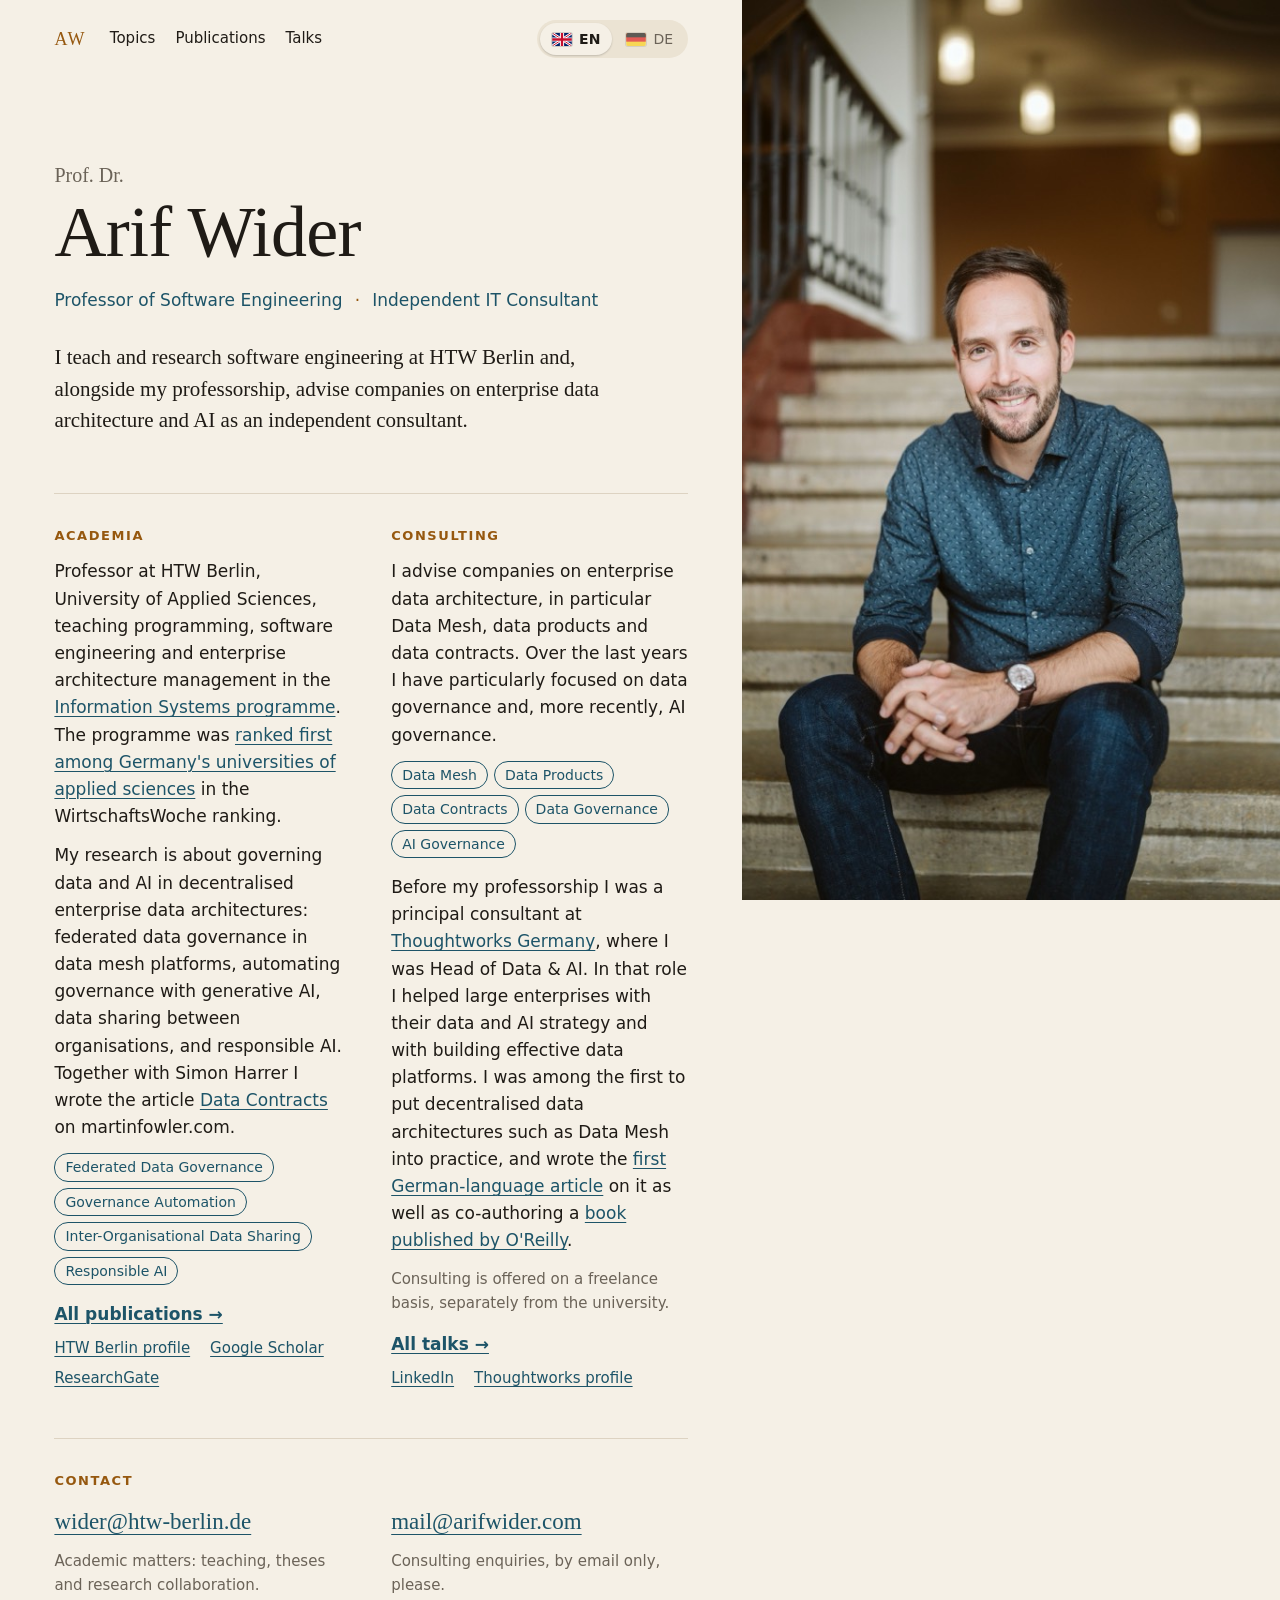
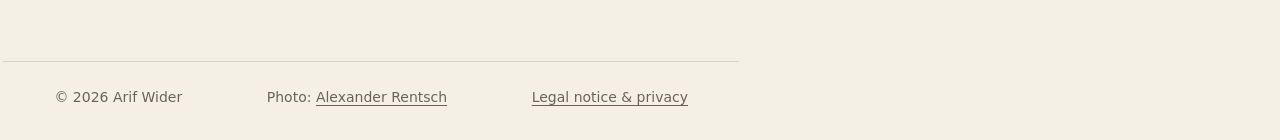
==== commit 4be9323b: "Add Data Contracts article on martinfowler.com Co-Authored-By: Claude Opus 5.5 <noreply@anthropic.co" ====
--- a/index.html
+++ b/index.html
@@ -125,6 +125,7 @@
           My research is about governing data and AI in decentralised enterprise data
           architectures: federated data governance in data mesh platforms, automating governance
           with generative AI, data sharing between organisations, and responsible AI.
+          Together with Simon Harrer I wrote the article <a href="https://martinfowler.com/articles/data-contracts.html">Data Contracts</a> on martinfowler.com.
         </p>
         <p data-l="de">
           Professor an der Hochschule für Technik und Wirtschaft (HTW) Berlin. Ich lehre Programmierung,
@@ -139,6 +140,7 @@
           Enterprise-Datenarchitekturen: föderierte Data Governance in Data-Mesh-Plattformen,
           Automatisierung von Governance mit generativer KI, organisationsübergreifender
           Datenaustausch und verantwortungsvolle KI.
+          Gemeinsam mit Simon Harrer habe ich den Artikel <a href="https://martinfowler.com/articles/data-contracts.html">Data Contracts</a> auf martinfowler.com geschrieben.
         </p>
         <ul class="topics">
           <li><a data-l="en" href="topics.html#federated-data-governance">Federated Data Governance</a><a data-l="de" href="topics.html#de-federated-data-governance">Federated Data Governance</a></li>
